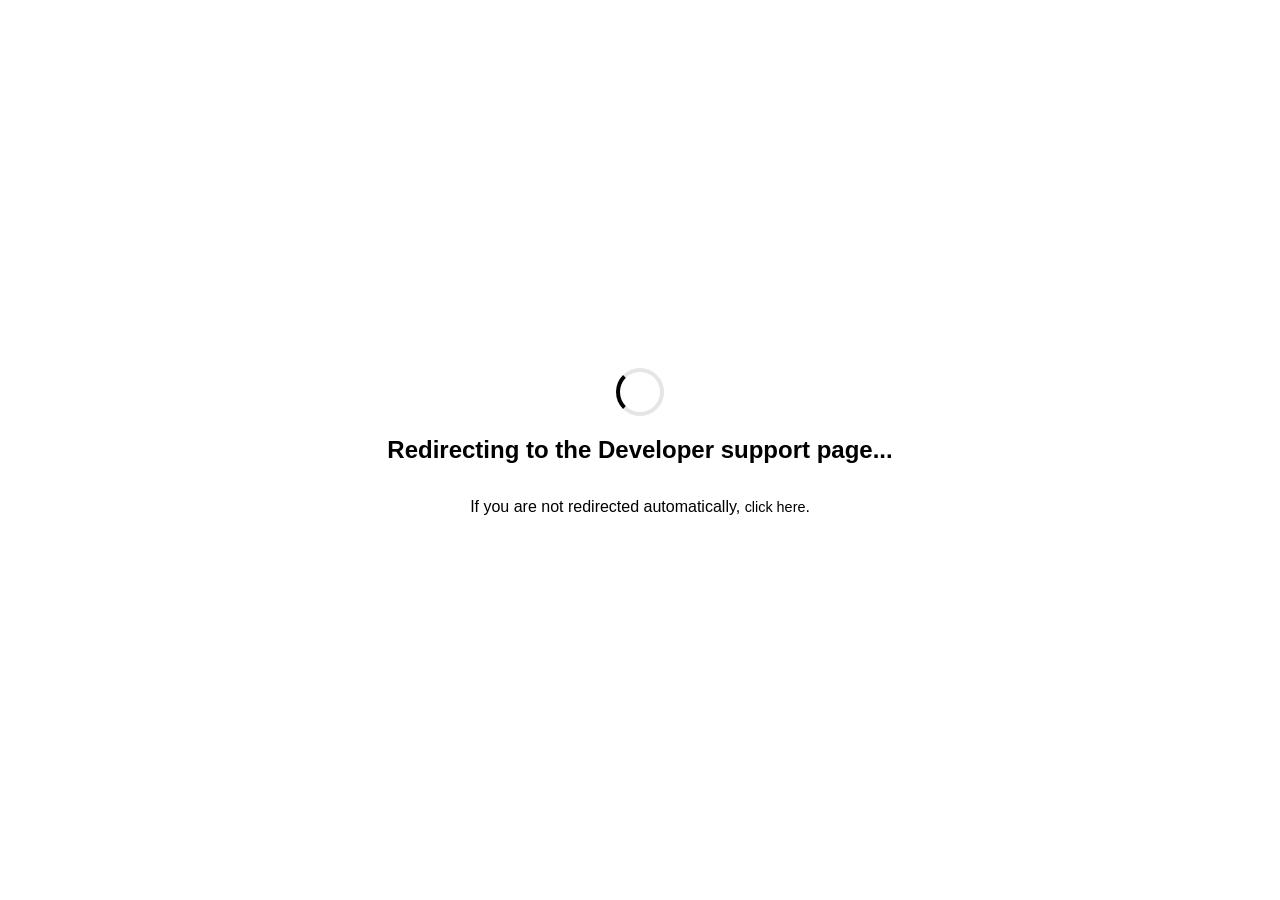
==== donate.html @ 23e38547 "Create donate.html" ====
<!DOCTYPE html>
<html lang="en">
<head>
    <meta charset="UTF-8">
    <meta name="viewport" content="width=device-width, initial-scale=1.0">
    <title>Redirecting...</title>
    <!-- Redirect after 2 seconds -->
    <meta http-equiv="refresh" content="2;url=https://support.iad1tya.cyou/">
    <style>
        body {
            font-family: -apple-system, BlinkMacSystemFont, "Segoe UI", Roboto, Helvetica, Arial, sans-serif;
            display: flex;
            justify-content: center;
            align-items: center;
            height: 100vh;
            margin: 0;
            background-color: #ffffff;
            color: #000000;
            text-align: center;
        }
        .container {
            padding: 20px;
        }
        .spinner {
            border: 4px solid rgba(0, 0, 0, 0.1);
            width: 40px;
            height: 40px;
            border-radius: 50%;
            border-left-color: #000000;
            animation: spin 1s linear infinite;
            margin: 0 auto 20px auto;
        }
        @keyframes spin {
            0% { transform: rotate(0deg); }
            100% { transform: rotate(360deg); }
        }
        a {
            color: #000000;
            text-decoration: none;
            margin-top: 15px;
            display: inline-block;
            font-size: 0.9em;
        }
        a:hover {
            text-decoration: underline;
        }
    </style>
</head>
<body>
    <div class="container">
        <div class="spinner"></div>
        <h2>Redirecting to the Developer support page...</h2>
        <p>If you are not redirected automatically, <a href="https://support.iad1tya.cyou/">click here</a>.</p>
    </div>
    <script>
        // Fallback JavaScript redirect
        setTimeout(function() {
            window.location.href = "https://support.iad1tya.cyou/";
        }, 2000);
    </script>
</body>
</html>
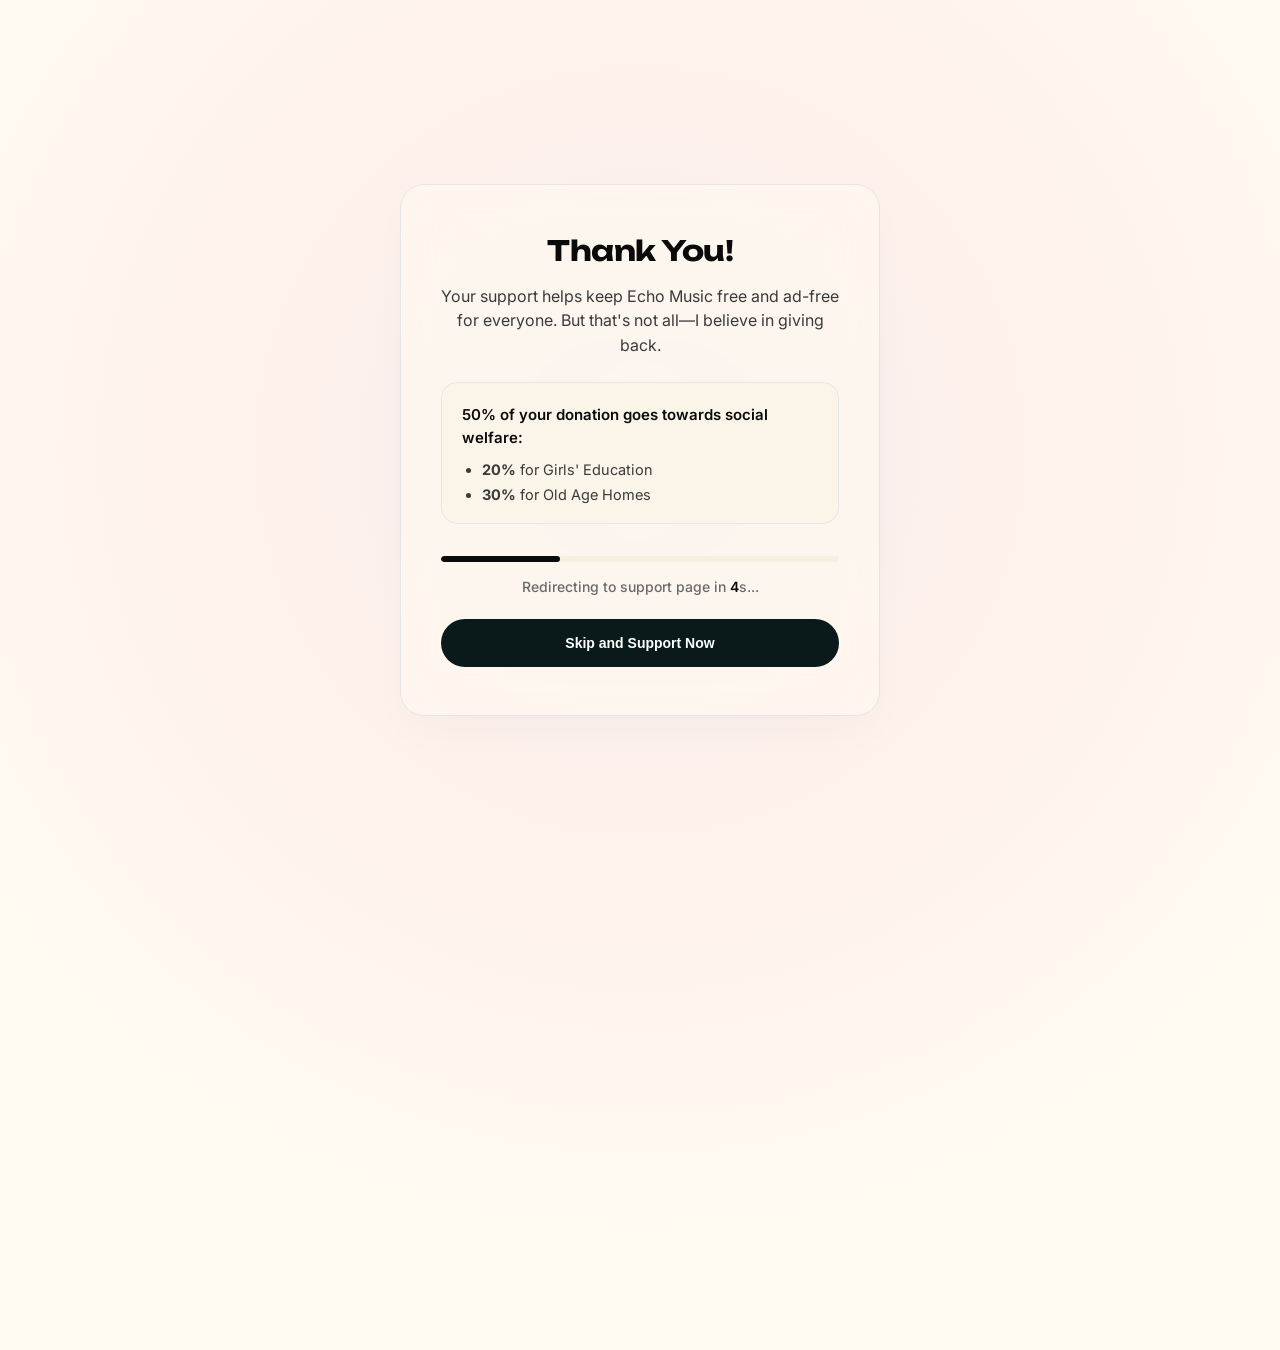
==== commit 7ebc1ed9: "Redesign donate page" ====
--- a/donate.html
+++ b/donate.html
@@ -3,60 +3,295 @@
 <head>
     <meta charset="UTF-8">
     <meta name="viewport" content="width=device-width, initial-scale=1.0">
-    <title>Redirecting...</title>
-    <!-- Redirect after 2 seconds -->
-    <meta http-equiv="refresh" content="2;url=https://support.iad1tya.cyou/">
+    <title>Support Echo Music</title>
+    <link rel="preconnect" href="https://fonts.googleapis.com">
+    <link rel="preconnect" href="https://fonts.gstatic.com" crossorigin>
+    <link href="https://fonts.googleapis.com/css2?family=Inter:wght@400;500;600&family=Unbounded:wght@400;500;700&display=swap" rel="stylesheet">
+    <link rel="icon" href="./assets/Echo.png">
     <style>
+        :root {
+            --canvas: #fffaf0;
+            --surface-soft: #faf5e8;
+            --surface-card: #f5f0e0;
+            --surface-dark: #0a1a1a;
+            --ink: #0a0a0a;
+            --body: #3a3a3a;
+            --muted: #6a6a6a;
+            --hairline: #e5e5e5;
+            
+            --accent-violet: #b8a4ed;
+            --accent-pink: #ff4d8b;
+            --radius-pill: 9999px;
+            --radius-xl: 24px;
+        }
+
+        * {
+            box-sizing: border-box;
+            margin: 0;
+            padding: 0;
+        }
+
         body {
-            font-family: -apple-system, BlinkMacSystemFont, "Segoe UI", Roboto, Helvetica, Arial, sans-serif;
+            background-color: var(--canvas);
+            color: var(--body);
+            font-family: 'Inter', sans-serif;
+            -webkit-font-smoothing: antialiased;
             display: flex;
             justify-content: center;
             align-items: center;
-            height: 100vh;
-            margin: 0;
-            background-color: #ffffff;
-            color: #000000;
+            min-height: 100vh;
             text-align: center;
-        }
-        .container {
-            padding: 20px;
-        }
-        .spinner {
-            border: 4px solid rgba(0, 0, 0, 0.1);
-            width: 40px;
-            height: 40px;
-            border-radius: 50%;
-            border-left-color: #000000;
-            animation: spin 1s linear infinite;
-            margin: 0 auto 20px auto;
-        }
-        @keyframes spin {
+            overflow: hidden;
+            position: relative;
+        }
+
+        /* Echo Music Background Gradient */
+        body::before {
+            content: '';
+            position: absolute;
+            top: -50%;
+            left: -50%;
+            width: 200%;
+            height: 200%;
+            background: radial-gradient(circle at 50% 50%, rgba(184, 164, 237, 0.15) 0%, rgba(255, 77, 139, 0.05) 25%, transparent 50%);
+            z-index: -1;
+            animation: rotate-gradient 20s linear infinite;
+            pointer-events: none;
+        }
+
+        @keyframes rotate-gradient {
             0% { transform: rotate(0deg); }
             100% { transform: rotate(360deg); }
         }
-        a {
-            color: #000000;
+
+        .card {
+            background-color: rgba(255, 250, 240, 0.6);
+            backdrop-filter: blur(24px);
+            -webkit-backdrop-filter: blur(24px);
+            border: 1px solid var(--hairline);
+            padding: 48px 40px;
+            border-radius: var(--radius-xl);
+            max-width: 480px;
+            width: 90%;
+            box-shadow: 0 20px 40px rgba(0,0,0,0.02);
+            transform: translateY(20px);
+            opacity: 0;
+            animation: slideUp 0.6s cubic-bezier(0.16, 1, 0.3, 1) forwards;
+        }
+
+        @keyframes slideUp {
+            to {
+                transform: translateY(0);
+                opacity: 1;
+            }
+        }
+
+        h1 {
+            font-family: 'Unbounded', sans-serif;
+            font-size: 28px;
+            font-weight: 700;
+            color: var(--ink);
+            margin: 0 0 16px 0;
+            letter-spacing: -0.5px;
+        }
+
+        p {
+            font-size: 16px;
+            line-height: 1.55;
+            color: var(--body);
+            margin: 0 0 24px 0;
+        }
+
+        .highlight-box {
+            background-color: var(--surface-soft);
+            border: 1px solid var(--hairline);
+            border-radius: 16px;
+            padding: 20px;
+            margin-bottom: 32px;
+            text-align: left;
+        }
+
+        .highlight-box p {
+            margin: 0;
+            font-size: 15px;
+            color: var(--ink);
+            font-weight: 600;
+        }
+
+        .highlight-box ul {
+            margin: 12px 0 0 0;
+            padding-left: 20px;
+            font-size: 14.5px;
+            color: var(--body);
+        }
+
+        .highlight-box li {
+            margin-bottom: 8px;
+        }
+
+        .highlight-box li:last-child {
+            margin-bottom: 0;
+        }
+
+        .progress-container {
+            width: 100%;
+            height: 6px;
+            background: var(--surface-card);
+            border-radius: var(--radius-pill);
+            overflow: hidden;
+            margin-bottom: 16px;
+        }
+
+        .progress-bar {
+            height: 100%;
+            width: 0%;
+            background-color: var(--ink);
+            border-radius: var(--radius-pill);
+            transition: width 0.05s linear;
+        }
+
+        .redirect-text {
+            font-size: 14px;
+            color: var(--muted);
+            font-weight: 500;
+        }
+
+        .redirect-text span {
+            color: var(--ink);
+            font-weight: 600;
+        }
+        
+        /* Echo Music Button Style */
+        .btn {
+            display: inline-flex;
+            align-items: center;
+            justify-content: center;
+            font-size: 14px;
+            font-weight: 600;
+            line-height: 1.0;
+            border-radius: var(--radius-pill);
+            height: 48px;
+            padding: 0 28px;
+            cursor: pointer;
+            transition: transform 0.2s cubic-bezier(0.4, 0, 0.2, 1), box-shadow 0.2s cubic-bezier(0.4, 0, 0.2, 1);
             text-decoration: none;
-            margin-top: 15px;
-            display: inline-block;
-            font-size: 0.9em;
-        }
-        a:hover {
-            text-decoration: underline;
+            user-select: none;
+            -webkit-tap-highlight-color: transparent;
+            margin-top: 24px;
+        }
+
+        .btn-primary {
+            background-color: var(--surface-dark);
+            color: #fff;
+            border: none;
+            width: 100%;
+        }
+
+        .btn:active {
+            transform: scale(0.96);
+        }
+
+        .ripple {
+            position: relative;
+            overflow: hidden;
+        }
+        .ripple-span {
+            position: absolute;
+            border-radius: 50%;
+            transform: scale(0);
+            animation: ripple 0.6s linear;
+            background-color: rgba(255, 255, 255, 0.3);
+            pointer-events: none;
+        }
+        @keyframes ripple {
+            to {
+                transform: scale(4);
+                opacity: 0;
+            }
         }
     </style>
 </head>
 <body>
-    <div class="container">
-        <div class="spinner"></div>
-        <h2>Redirecting to the Developer support page...</h2>
-        <p>If you are not redirected automatically, <a href="https://support.iad1tya.cyou/">click here</a>.</p>
+    <div class="card">
+        <h1>Thank You!</h1>
+        <p>Your support helps keep Echo Music free and ad-free for everyone. But that's not all—I believe in giving back.</p>
+        
+        <div class="highlight-box">
+            <p>50% of your donation goes towards social welfare:</p>
+            <ul>
+                <li><strong>20%</strong> for Girls' Education</li>
+                <li><strong>30%</strong> for Old Age Homes</li>
+            </ul>
+        </div>
+
+        <div class="progress-container">
+            <div class="progress-bar" id="progress-bar"></div>
+        </div>
+        <div class="redirect-text">
+            Redirecting to support page in <span id="countdown">5</span>s...
+        </div>
+        
+        <button class="btn btn-primary ripple" onclick="redirectNow(event)">Skip and Support Now</button>
     </div>
+
     <script>
-        // Fallback JavaScript redirect
-        setTimeout(function() {
-            window.location.href = "https://support.iad1tya.cyou/";
-        }, 2000);
+        const redirectUrl = "https://support.iad1tya.cyou/";
+        const totalTime = 5000;
+        const intervalTime = 50;
+        let elapsedTime = 0;
+        
+        const progressBar = document.getElementById('progress-bar');
+        const countdownEl = document.getElementById('countdown');
+        
+        function redirectNow(e) {
+            if (e && e.type !== 'click') return; // Prevent unexpected triggers if any
+            if (e) createRipple(e);
+            setTimeout(() => {
+                window.location.href = redirectUrl;
+            }, 300);
+        }
+
+        function createRipple(event) {
+            const button = event.currentTarget;
+            const circle = document.createElement("span");
+            const diameter = Math.max(button.clientWidth, button.clientHeight);
+            const radius = diameter / 2;
+            circle.style.width = circle.style.height = `${diameter}px`;
+            
+            const rect = button.getBoundingClientRect();
+            // Fallback to center if clientX/Y are undefined (like on programmatic clicks)
+            const x = event.clientX !== undefined ? event.clientX - rect.left : rect.width / 2;
+            const y = event.clientY !== undefined ? event.clientY - rect.top : rect.height / 2;
+            
+            circle.style.left = `${x - radius}px`;
+            circle.style.top = `${y - radius}px`;
+            circle.classList.add("ripple-span");
+            
+            const existingRipple = button.getElementsByClassName("ripple-span")[0];
+            if (existingRipple) {
+                existingRipple.remove();
+            }
+            button.appendChild(circle);
+        }
+
+        // Setup Ripple for button automatically (optional on mousedown for earlier feedback)
+        document.querySelectorAll('.ripple').forEach(btn => {
+            btn.addEventListener('mousedown', createRipple);
+        });
+
+        const timer = setInterval(() => {
+            elapsedTime += intervalTime;
+            const percentage = (elapsedTime / totalTime) * 100;
+            progressBar.style.width = percentage + '%';
+            
+            const remainingSeconds = Math.ceil((totalTime - elapsedTime) / 1000);
+            countdownEl.textContent = remainingSeconds;
+            
+            if (elapsedTime >= totalTime) {
+                clearInterval(timer);
+                window.location.href = redirectUrl;
+            }
+        }, intervalTime);
     </script>
 </body>
 </html>
